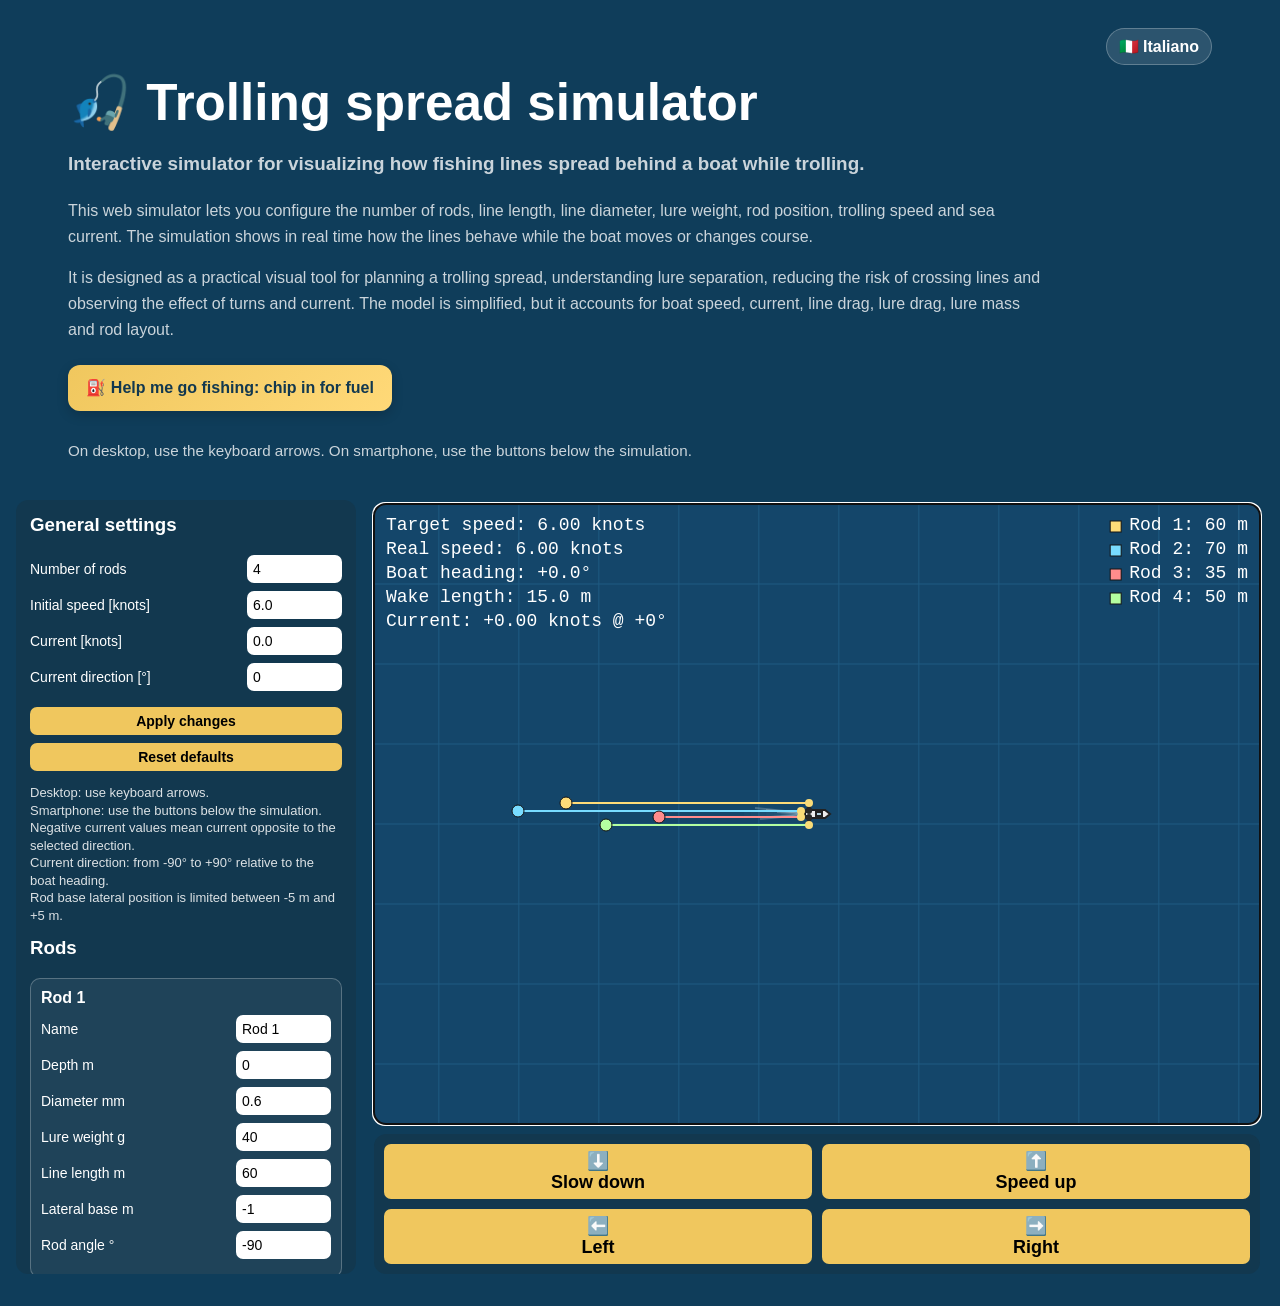
==== en/index.html @ 9b7d350a "Add all" ====
<!doctype html>
<html lang="en">
<head>
  <meta charset="utf-8">
  <meta name="viewport" content="width=device-width, initial-scale=1">
  <title>Trolling spread simulator - rods, lines, lures and sea current</title>
  <meta name="description" content="Interactive trolling spread simulator to visualize fishing lines, rods, lures, sea current, boat speed and turns. Useful for planning a trolling setup.">
  <link rel="canonical" href="https://fincardona.github.io/fishing_simulators/en/">
  <link rel="alternate" hreflang="x-default" href="https://fincardona.github.io/fishing_simulators/">
  <link rel="alternate" hreflang="en" href="https://fincardona.github.io/fishing_simulators/en/">
  <link rel="alternate" hreflang="it" href="https://fincardona.github.io/fishing_simulators/it/">
  <link rel="stylesheet" href="../assets/styles.css">
</head>

<body>
  <header class="page-header">
    <div class="topbar">
      <a class="language-link" href="../it/">🇮🇹 Italiano</a>
    </div>

    <h1>🎣 Trolling spread simulator</h1>

    <p class="lead">
      Interactive simulator for visualizing how fishing lines spread behind a boat while trolling.
    </p>

    <p>
      This web simulator lets you configure the number of rods, line length, line diameter,
      lure weight, rod position, trolling speed and sea current. The simulation shows in real time
      how the lines behave while the boat moves or changes course.
    </p>

    <p>
      It is designed as a practical visual tool for planning a trolling spread, understanding lure
      separation, reducing the risk of crossing lines and observing the effect of turns and current.
      The model is simplified, but it accounts for boat speed, current, line drag, lure drag,
      lure mass and rod layout.
    </p>

    <a class="button fuel" href="https://www.paypal.me/finc90" target="_blank" rel="noopener noreferrer">
      ⛽ Help me go fishing: chip in for fuel
    </a>

    <p class="note">
      On desktop, use the keyboard arrows. On smartphone, use the buttons below the simulation.
    </p>
  </header>

  <main class="sim-wrapper">
    <div class="container">
      <aside class="panel">
        <h3 data-i18n="general_settings"></h3>

        <div class="row">
          <label data-i18n="number_rods"></label>
          <input id="numRods" type="number" min="1" max="8" step="1" value="4">
        </div>

        <div class="row">
          <label data-i18n="initial_speed"></label>
          <input id="initialSpeed" type="number" min="0" max="12" step="0.1" value="6.0">
        </div>

        <div class="row">
          <label data-i18n="current_speed"></label>
          <input id="currentSpeed" type="number" min="-12" max="12" step="0.1" value="0.0">
        </div>

        <div class="row">
          <label data-i18n="current_direction"></label>
          <input id="currentDirection" type="number" min="-90" max="90" step="1" value="0">
        </div>

        <button type="button" onclick="loadChanges()" data-i18n="apply_changes"></button>
        <button type="button" onclick="resetToDefaults()" data-i18n="reset_defaults"></button>

        <p class="hint" data-i18n-html="hint"></p>

        <h3 data-i18n="rods"></h3>
        <div id="rodsPanel"></div>

        <button type="button" onclick="loadChanges()" data-i18n="apply_changes"></button>

        <p class="copyright">
          © 2026 Federico Incardona. All rights reserved.
        </p>
      </aside>

      <section class="sim-area">
        <canvas id="simCanvas" tabindex="0"></canvas>

        <div class="touch-controls">
          <button type="button" id="btnSlow">⬇️<br><span data-i18n="slow_down"></span></button>
          <button type="button" id="btnForward">⬆️<br><span data-i18n="speed_up"></span></button>
          <button type="button" id="btnLeft">⬅️<br><span data-i18n="left"></span></button>
          <button type="button" id="btnRight">➡️<br><span data-i18n="right"></span></button>
        </div>
      </section>
    </div>
  </main>

  <script>
    window.APP_LANG = "en";
  </script>
  <script src="../assets/simulator.js"></script>
</body>
</html>
---- assets/styles.css ----
:root {
    --sea-dark: #0f3d5a;
    --sea-mid: #154f73;
    --panel: #12384f;
    --gold: #f0c75e;
    --gold-light: #ffd978;
    --text: #ffffff;
    --muted: rgba(255,255,255,0.78);
  }
  
  * {
    box-sizing: border-box;
  }
  
  html,
  body {
    margin: 0;
    padding: 0;
    font-family: Arial, system-ui, sans-serif;
    background: var(--sea-dark);
    color: var(--text);
  }
  
  .page-header {
    max-width: 1180px;
    margin: 0 auto;
    padding: 28px 18px 14px;
  }
  
  .topbar {
    display: flex;
    justify-content: flex-end;
    margin-bottom: 10px;
  }
  
  .language-link {
    color: white;
    text-decoration: none;
    background: rgba(255,255,255,0.12);
    border: 1px solid rgba(255,255,255,0.25);
    border-radius: 999px;
    padding: 8px 12px;
    font-weight: 700;
  }
  
  .language-link:hover {
    background: rgba(255,255,255,0.20);
  }
  
  h1 {
    font-size: clamp(2rem, 4vw, 3.2rem);
    line-height: 1.08;
    margin: 0 0 14px;
  }
  
  .lead {
    font-size: 1.18rem;
    font-weight: 700;
    color: white;
  }
  
  .page-header p {
    max-width: 980px;
    line-height: 1.6;
    color: var(--muted);
  }
  
  .button {
    display: inline-block;
    border-radius: 12px;
    padding: 0.85rem 1.15rem;
    text-decoration: none;
    font-weight: 800;
  }
  
  .fuel,
  .primary {
    background: linear-gradient(135deg, var(--gold), var(--gold-light));
    color: #12384f;
    box-shadow: 0 4px 12px rgba(0,0,0,0.18);
    margin: 0.4rem 0 0.8rem;
  }
  
  .secondary {
    background: rgba(255,255,255,0.14);
    color: white;
    border: 1px solid rgba(255,255,255,0.25);
  }
  
  .note {
    font-size: 0.95rem;
  }
  
  .sim-wrapper {
    max-width: 1500px;
    margin: 0 auto;
    padding: 0 8px 24px;
  }
  
  .container {
    display: grid;
    grid-template-columns: 340px minmax(0, 1fr);
    gap: 14px;
    width: 100%;
    height: 790px;
    box-sizing: border-box;
    padding: 8px;
  }
  
  .panel {
    background: var(--panel);
    border-radius: 12px;
    padding: 14px;
    box-sizing: border-box;
    height: 100%;
    overflow-y: auto;
    overflow-x: hidden;
    -webkit-overflow-scrolling: touch;
  }
  
  .panel h3 {
    margin-top: 0;
  }
  
  .row {
    display: grid;
    grid-template-columns: minmax(0, 1fr) 95px;
    gap: 8px;
    align-items: center;
    margin-bottom: 8px;
    font-size: 14px;
  }
  
  input,
  button {
    border-radius: 7px;
    border: none;
    padding: 6px;
    font-size: 14px;
    box-sizing: border-box;
    max-width: 100%;
  }
  
  button {
    cursor: pointer;
    background: var(--gold);
    font-weight: bold;
    margin-top: 8px;
    width: 100%;
    touch-action: manipulation;
    user-select: none;
  }
  
  button:hover {
    background: var(--gold-light);
  }
  
  .rod-card {
    border: 1px solid rgba(255,255,255,0.25);
    border-radius: 10px;
    padding: 10px;
    margin-bottom: 10px;
    background: rgba(255,255,255,0.06);
  }
  
  .rod-card h4 {
    margin: 0 0 8px 0;
  }
  
  .sim-area {
    display: flex;
    flex-direction: column;
    gap: 10px;
    min-width: 0;
    height: 100%;
    overflow: hidden;
    box-sizing: border-box;
    padding: 4px;
  }
  
  canvas {
    background: var(--sea-mid);
    border-radius: 12px;
    width: 100%;
    height: 620px;
    flex: 0 0 620px;
    display: block;
    touch-action: pan-y;
    box-sizing: border-box;
  }
  
  .touch-controls {
    display: grid;
    grid-template-columns: 1fr 1fr;
    gap: 10px;
    background: var(--panel);
    border-radius: 12px;
    padding: 10px;
    box-sizing: border-box;
    flex: 0 0 auto;
  }
  
  .touch-controls button {
    min-height: 52px;
    font-size: 18px;
    margin-top: 0;
  }
  
  .touch-controls .active {
    background: #fff1a8;
    transform: scale(0.98);
  }
  
  .hint {
    font-size: 13px;
    opacity: 0.85;
    line-height: 1.35;
  }
  
  .copyright {
    margin-top: 14px;
    font-size: 12px;
    opacity: 0.65;
  }
  
  /* Landing page */
  .landing-body {
    min-height: 100vh;
    display: grid;
    place-items: center;
    padding: 18px;
    background: linear-gradient(135deg, #0f3d5a, #155f86);
  }
  
  .landing-card {
    max-width: 900px;
    background: rgba(255,255,255,0.08);
    border: 1px solid rgba(255,255,255,0.18);
    border-radius: 22px;
    padding: 34px;
    box-shadow: 0 20px 50px rgba(0,0,0,0.25);
  }
  
  .eyebrow {
    color: var(--gold-light);
    text-transform: uppercase;
    letter-spacing: 0.08em;
    font-weight: 800;
    font-size: 0.9rem;
  }
  
  .language-buttons {
    display: flex;
    flex-wrap: wrap;
    gap: 12px;
    margin: 26px 0;
  }
  
  footer {
    margin-top: 26px;
    opacity: 0.72;
    font-size: 0.9rem;
  }
  
  @media (max-width: 900px) {
    .page-header {
      padding-top: 18px;
    }
  
    .container {
      display: flex;
      flex-direction: column;
      gap: 6px;
      height: 790px;
      padding: 6px;
    }
  
    .panel {
      height: 285px;
      flex: 0 0 285px;
    }
  
    .sim-area {
      height: 487px;
      flex: 0 0 487px;
      padding: 4px;
      gap: 6px;
    }
  
    canvas {
      height: 360px;
      flex: 0 0 360px;
    }
  
    .touch-controls {
      gap: 6px;
      padding: 7px;
    }
  
    .touch-controls button {
      min-height: 38px;
      font-size: 14px;
    }
  }
  
  @media (max-width: 520px) {
    body {
      font-size: 14px;
    }
  
    .container {
      gap: 6px;
      height: 790px;
      padding: 6px;
    }
  
    .panel {
      height: 285px;
      flex: 0 0 285px;
      padding: 10px;
    }
  
    .sim-area {
      height: 487px;
      flex: 0 0 487px;
      gap: 6px;
    }
  
    canvas {
      height: 350px;
      flex: 0 0 350px;
    }
  
    .row {
      grid-template-columns: minmax(0, 1fr) 88px;
      font-size: 13px;
    }
  
    .touch-controls {
      gap: 6px;
      padding: 7px;
    }
  
    .touch-controls button {
      min-height: 36px;
      font-size: 13px;
    }
  }
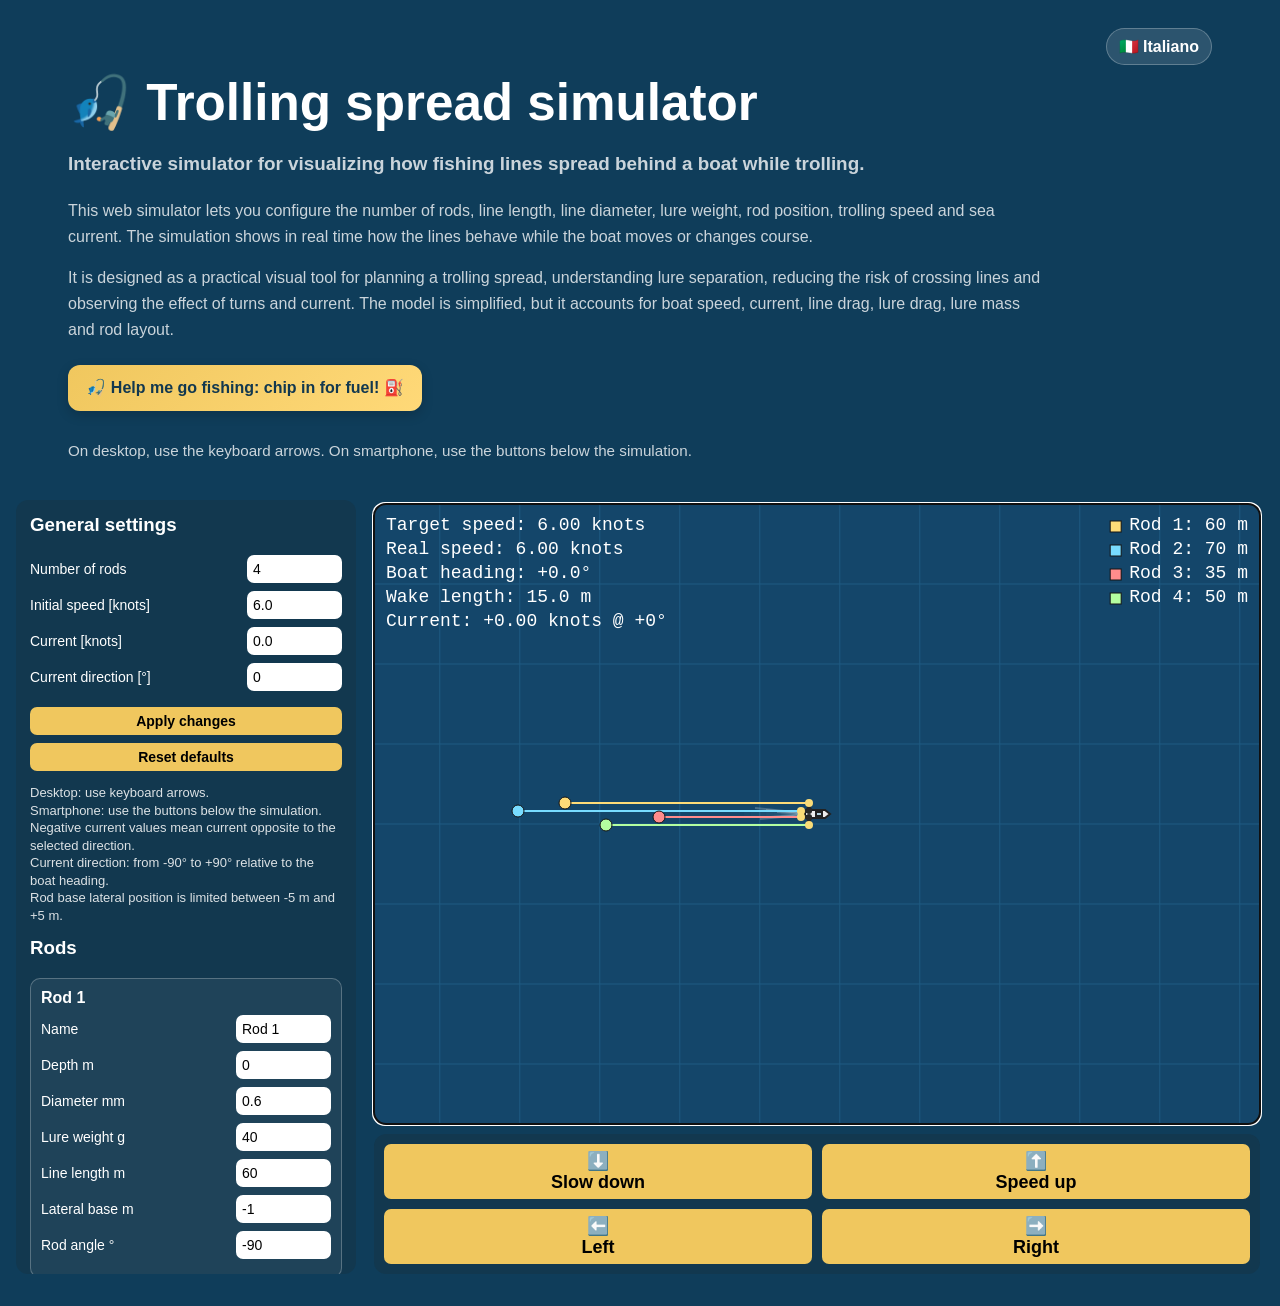
==== commit 3ebf5333: "Minor improvements" ====
--- a/en/index.html
+++ b/en/index.html
@@ -38,7 +38,7 @@
     </p>
 
     <a class="button fuel" href="https://www.paypal.me/finc90" target="_blank" rel="noopener noreferrer">
-      ⛽ Help me go fishing: chip in for fuel
+        🎣 Help me go fishing: chip in for fuel! ⛽
     </a>
 
     <p class="note">
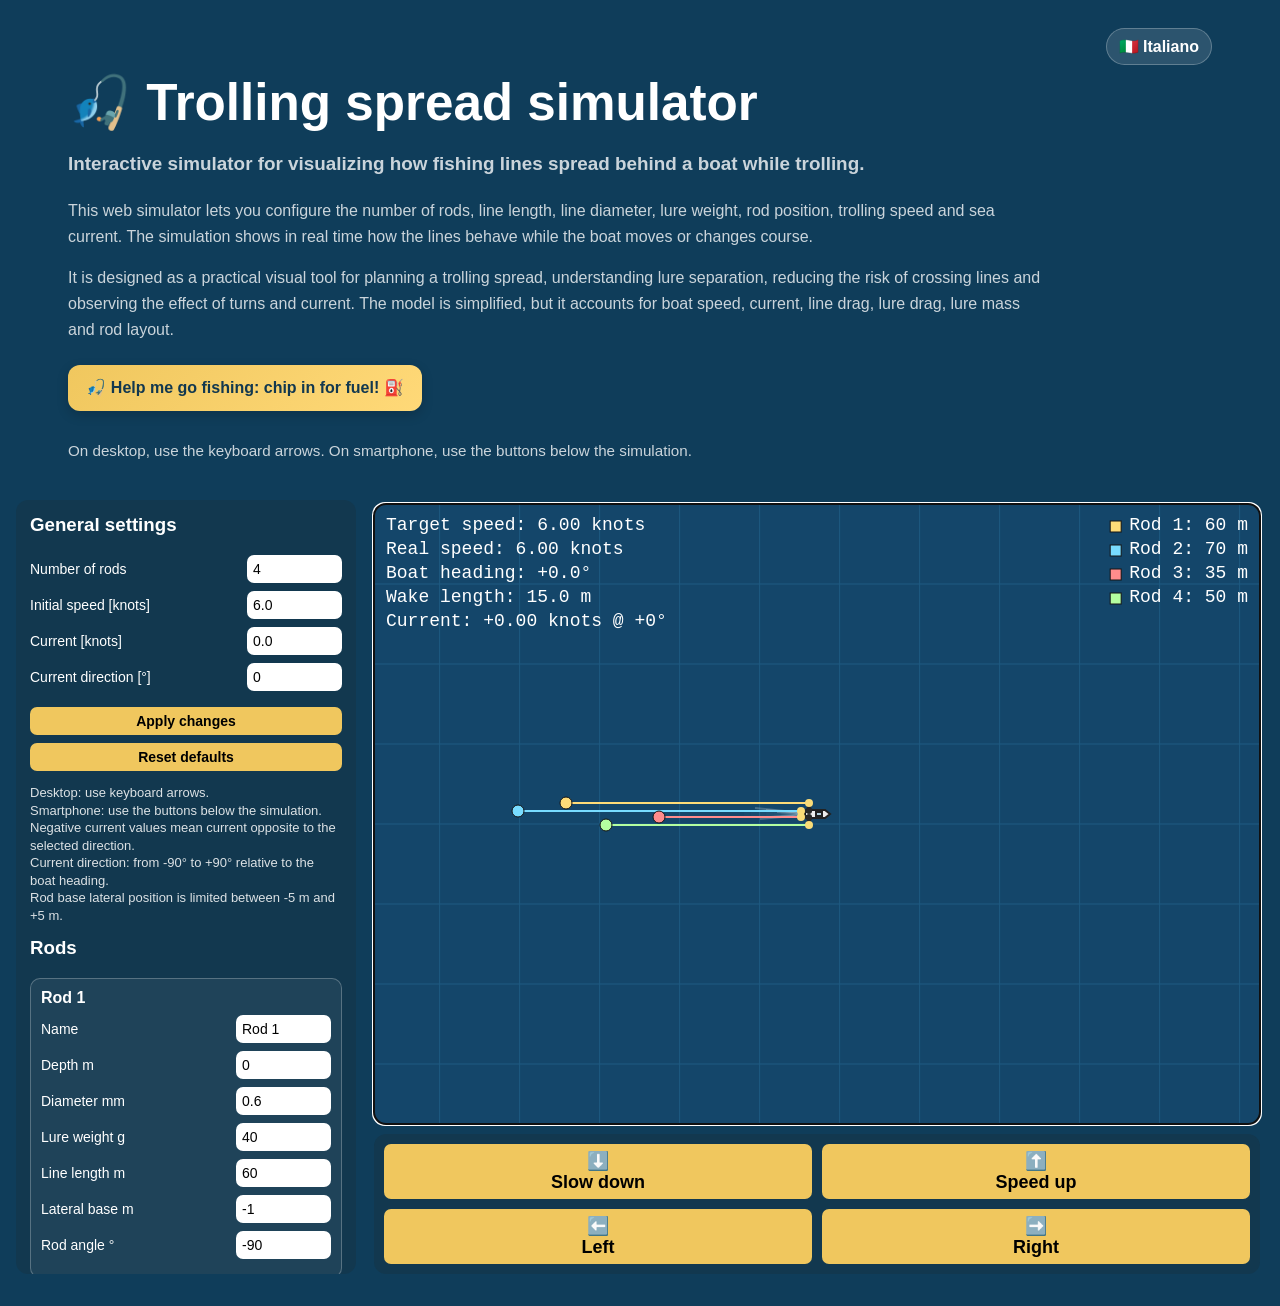
==== commit f2f6e06a: "Add privacy and cookies" ====
--- a/en/index.html
+++ b/en/index.html
@@ -82,7 +82,9 @@
         <button type="button" onclick="loadChanges()" data-i18n="apply_changes"></button>
 
         <p class="copyright">
-          © 2026 Federico Incardona. All rights reserved.
+            © 2026 Federico Incardona. All rights reserved.<br>
+            <a href="../privacy.html">Privacy Policy</a> ·
+            <a href="../cookie.html">Cookie Policy</a>
         </p>
       </aside>
 
--- a/assets/styles.css
+++ b/assets/styles.css
@@ -345,4 +345,24 @@
       min-height: 36px;
       font-size: 13px;
     }
+  }
+
+  .legal-page {
+    max-width: 900px;
+    margin: 0 auto;
+    padding: 42px 20px 64px;
+    line-height: 1.65;
+  }
+  
+  .legal-page h1 {
+    margin-bottom: 12px;
+  }
+  
+  .legal-page h2 {
+    margin-top: 30px;
+  }
+  
+  .legal-page a {
+    color: #ffd978;
+    font-weight: 700;
   }
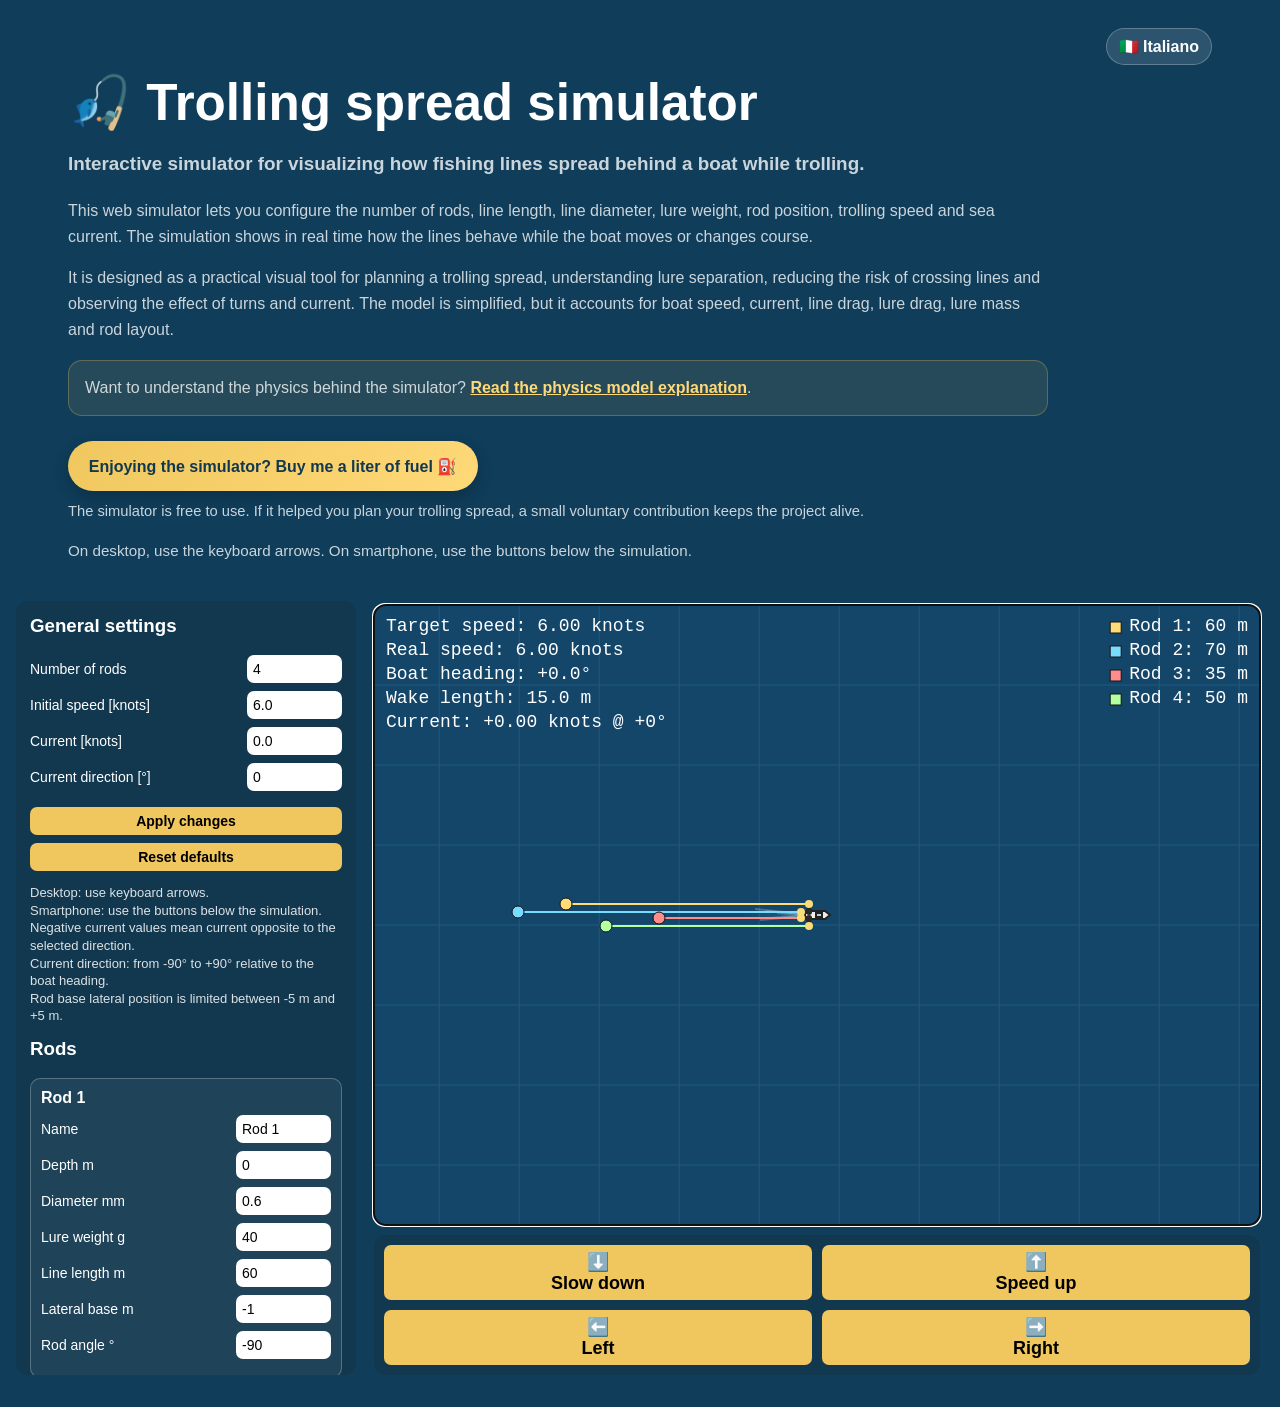
==== commit a2bee96e: "Add physics" ====
--- a/en/index.html
+++ b/en/index.html
@@ -37,9 +37,18 @@
       lure mass and rod layout.
     </p>
 
+    <p class="deep-link">
+      Want to understand the physics behind the simulator?
+      <a href="./physics.html">Read the physics model explanation</a>.
+    </p>
+
     <a class="button fuel" href="https://www.paypal.me/finc90" target="_blank" rel="noopener noreferrer">
-        🎣 Help me go fishing: chip in for fuel! ⛽
+        Enjoying the simulator? Buy me a liter of fuel ⛽
     </a>
+
+    <p class="support-note">
+      The simulator is free to use. If it helped you plan your trolling spread, a small voluntary contribution keeps the project alive.
+    </p>
 
     <p class="note">
       On desktop, use the keyboard arrows. On smartphone, use the buttons below the simulation.
--- a/assets/styles.css
+++ b/assets/styles.css
@@ -1,368 +1,480 @@
 :root {
-    --sea-dark: #0f3d5a;
-    --sea-mid: #154f73;
-    --panel: #12384f;
-    --gold: #f0c75e;
-    --gold-light: #ffd978;
-    --text: #ffffff;
-    --muted: rgba(255,255,255,0.78);
-  }
-  
-  * {
-    box-sizing: border-box;
-  }
-  
-  html,
-  body {
-    margin: 0;
-    padding: 0;
-    font-family: Arial, system-ui, sans-serif;
-    background: var(--sea-dark);
-    color: var(--text);
-  }
-  
+  --sea-dark: #0f3d5a;
+  --sea-mid: #154f73;
+  --panel: #12384f;
+  --gold: #f0c75e;
+  --gold-light: #ffd978;
+  --text: #ffffff;
+  --muted: rgba(255, 255, 255, 0.78);
+}
+
+* {
+  box-sizing: border-box;
+}
+
+html,
+body {
+  margin: 0;
+  padding: 0;
+  font-family: Arial, system-ui, sans-serif;
+  background: var(--sea-dark);
+  color: var(--text);
+}
+
+.page-header {
+  max-width: 1180px;
+  margin: 0 auto;
+  padding: 28px 18px 14px;
+}
+
+.topbar {
+  display: flex;
+  justify-content: flex-end;
+  margin-bottom: 10px;
+}
+
+.language-link {
+  color: white;
+  text-decoration: none;
+  background: rgba(255, 255, 255, 0.12);
+  border: 1px solid rgba(255, 255, 255, 0.25);
+  border-radius: 999px;
+  padding: 8px 12px;
+  font-weight: 700;
+}
+
+.language-link:hover {
+  background: rgba(255, 255, 255, 0.20);
+}
+
+h1 {
+  font-size: clamp(2rem, 4vw, 3.2rem);
+  line-height: 1.08;
+  margin: 0 0 14px;
+}
+
+.lead {
+  font-size: 1.18rem;
+  font-weight: 700;
+  color: white;
+}
+
+.page-header p {
+  max-width: 980px;
+  line-height: 1.6;
+  color: var(--muted);
+}
+
+.button {
+  display: inline-block;
+  border-radius: 12px;
+  padding: 0.85rem 1.15rem;
+  text-decoration: none;
+  font-weight: 800;
+}
+
+.primary {
+  background: linear-gradient(135deg, var(--gold), var(--gold-light));
+  color: #12384f;
+  box-shadow: 0 4px 12px rgba(0, 0, 0, 0.18);
+  margin: 0.4rem 0 0.8rem;
+}
+
+.secondary {
+  background: rgba(255, 255, 255, 0.14);
+  color: white;
+  border: 1px solid rgba(255, 255, 255, 0.25);
+}
+
+/* Pulsanti lingua simmetrici nella landing page */
+.language-choice {
+  background: linear-gradient(135deg, var(--gold), var(--gold-light));
+  color: #12384f;
+  box-shadow: 0 4px 12px rgba(0, 0, 0, 0.18);
+  margin: 0.4rem 0 0.8rem;
+  min-width: 150px;
+  text-align: center;
+}
+
+.language-choice:hover {
+  transform: translateY(-1px);
+  filter: brightness(1.04);
+}
+
+/* Bottone supporto / PayPal */
+.fuel {
+  display: inline-flex;
+  align-items: center;
+  justify-content: center;
+  gap: 0.45rem;
+  background: linear-gradient(135deg, var(--gold), var(--gold-light));
+  color: #12384f;
+  box-shadow: 0 6px 16px rgba(0, 0, 0, 0.22);
+  margin: 0.6rem 0 0.25rem;
+  border-radius: 999px;
+  padding: 0.95rem 1.3rem;
+  font-weight: 900;
+  text-decoration: none;
+  transition: transform 0.15s ease, filter 0.15s ease, box-shadow 0.15s ease;
+}
+
+.fuel:hover {
+  transform: translateY(-2px);
+  filter: brightness(1.04);
+  box-shadow: 0 8px 20px rgba(0, 0, 0, 0.26);
+}
+
+.support-note {
+  margin-top: 0.35rem;
+  font-size: 0.92rem;
+  color: rgba(255, 255, 255, 0.72);
+  max-width: 680px;
+}
+
+.note {
+  font-size: 0.95rem;
+}
+
+.deep-link {
+  margin-top: 18px;
+  padding: 14px 16px;
+  border-radius: 14px;
+  background: rgba(240, 199, 94, 0.10);
+  border: 1px solid rgba(240, 199, 94, 0.28);
+}
+
+.deep-link a {
+  color: var(--gold-light);
+  font-weight: 800;
+}
+
+.sim-wrapper {
+  max-width: 1500px;
+  margin: 0 auto;
+  padding: 0 8px 24px;
+}
+
+.container {
+  display: grid;
+  grid-template-columns: 340px minmax(0, 1fr);
+  gap: 14px;
+  width: 100%;
+  height: 790px;
+  box-sizing: border-box;
+  padding: 8px;
+}
+
+.panel {
+  background: var(--panel);
+  border-radius: 12px;
+  padding: 14px;
+  box-sizing: border-box;
+  height: 100%;
+  overflow-y: auto;
+  overflow-x: hidden;
+  -webkit-overflow-scrolling: touch;
+}
+
+.panel h3 {
+  margin-top: 0;
+}
+
+.row {
+  display: grid;
+  grid-template-columns: minmax(0, 1fr) 95px;
+  gap: 8px;
+  align-items: center;
+  margin-bottom: 8px;
+  font-size: 14px;
+}
+
+input,
+button {
+  border-radius: 7px;
+  border: none;
+  padding: 6px;
+  font-size: 14px;
+  box-sizing: border-box;
+  max-width: 100%;
+}
+
+button {
+  cursor: pointer;
+  background: var(--gold);
+  font-weight: bold;
+  margin-top: 8px;
+  width: 100%;
+  touch-action: manipulation;
+  user-select: none;
+}
+
+button:hover {
+  background: var(--gold-light);
+}
+
+.rod-card {
+  border: 1px solid rgba(255, 255, 255, 0.25);
+  border-radius: 10px;
+  padding: 10px;
+  margin-bottom: 10px;
+  background: rgba(255, 255, 255, 0.06);
+}
+
+.rod-card h4 {
+  margin: 0 0 8px 0;
+}
+
+.sim-area {
+  display: flex;
+  flex-direction: column;
+  gap: 10px;
+  min-width: 0;
+  height: 100%;
+  overflow: hidden;
+  box-sizing: border-box;
+  padding: 4px;
+}
+
+canvas {
+  background: var(--sea-mid);
+  border-radius: 12px;
+  width: 100%;
+  height: 620px;
+  flex: 0 0 620px;
+  display: block;
+  touch-action: pan-y;
+  box-sizing: border-box;
+}
+
+.touch-controls {
+  display: grid;
+  grid-template-columns: 1fr 1fr;
+  gap: 10px;
+  background: var(--panel);
+  border-radius: 12px;
+  padding: 10px;
+  box-sizing: border-box;
+  flex: 0 0 auto;
+}
+
+.touch-controls button {
+  min-height: 52px;
+  font-size: 18px;
+  margin-top: 0;
+}
+
+.touch-controls .active {
+  background: #fff1a8;
+  transform: scale(0.98);
+}
+
+.hint {
+  font-size: 13px;
+  opacity: 0.85;
+  line-height: 1.35;
+}
+
+.copyright {
+  margin-top: 14px;
+  font-size: 12px;
+  opacity: 0.65;
+}
+
+.copyright a {
+  color: var(--gold-light);
+  font-weight: 700;
+}
+
+/* Landing page */
+
+.landing-body {
+  min-height: 100vh;
+  display: grid;
+  place-items: center;
+  padding: 18px;
+  background: linear-gradient(135deg, #0f3d5a, #155f86);
+}
+
+.landing-card {
+  max-width: 900px;
+  background: rgba(255, 255, 255, 0.08);
+  border: 1px solid rgba(255, 255, 255, 0.18);
+  border-radius: 22px;
+  padding: 34px;
+  box-shadow: 0 20px 50px rgba(0, 0, 0, 0.25);
+}
+
+.eyebrow {
+  color: var(--gold-light);
+  text-transform: uppercase;
+  letter-spacing: 0.08em;
+  font-weight: 800;
+  font-size: 0.9rem;
+}
+
+.language-buttons {
+  display: flex;
+  flex-wrap: wrap;
+  gap: 12px;
+  margin: 26px 0;
+}
+
+footer {
+  margin-top: 26px;
+  opacity: 0.72;
+  font-size: 0.9rem;
+}
+
+footer a {
+  color: var(--gold-light);
+  font-weight: 700;
+}
+
+/* Legal pages and physics pages */
+
+.legal-page {
+  max-width: 920px;
+  margin: 0 auto;
+  padding: 42px 20px 64px;
+  line-height: 1.65;
+}
+
+.legal-page h1 {
+  margin-bottom: 12px;
+}
+
+.legal-page h2 {
+  margin-top: 30px;
+  color: var(--gold-light);
+}
+
+.legal-page a {
+  color: var(--gold-light);
+  font-weight: 700;
+}
+
+.legal-page p,
+.legal-page li {
+  color: rgba(255, 255, 255, 0.86);
+}
+
+.formula {
+  overflow-x: auto;
+  margin: 18px 0;
+  padding: 16px;
+  border-radius: 14px;
+  background: rgba(0, 0, 0, 0.20);
+  border: 1px solid rgba(255, 255, 255, 0.14);
+  font-family: "Times New Roman", Georgia, serif;
+  font-size: 1.25rem;
+  color: #ffffff;
+  white-space: nowrap;
+}
+
+.legal-page .formula code {
+  color: #ffffff;
+}
+
+.back-link {
+  margin-top: 34px;
+}
+
+/* Responsive layout */
+
+@media (max-width: 900px) {
   .page-header {
-    max-width: 1180px;
-    margin: 0 auto;
-    padding: 28px 18px 14px;
-  }
-  
-  .topbar {
-    display: flex;
-    justify-content: flex-end;
-    margin-bottom: 10px;
-  }
-  
-  .language-link {
-    color: white;
-    text-decoration: none;
-    background: rgba(255,255,255,0.12);
-    border: 1px solid rgba(255,255,255,0.25);
-    border-radius: 999px;
-    padding: 8px 12px;
-    font-weight: 700;
-  }
-  
-  .language-link:hover {
-    background: rgba(255,255,255,0.20);
-  }
-  
-  h1 {
-    font-size: clamp(2rem, 4vw, 3.2rem);
-    line-height: 1.08;
-    margin: 0 0 14px;
-  }
-  
-  .lead {
-    font-size: 1.18rem;
-    font-weight: 700;
-    color: white;
-  }
-  
-  .page-header p {
-    max-width: 980px;
-    line-height: 1.6;
-    color: var(--muted);
-  }
-  
-  .button {
-    display: inline-block;
-    border-radius: 12px;
-    padding: 0.85rem 1.15rem;
-    text-decoration: none;
-    font-weight: 800;
-  }
-  
-  .fuel,
-  .primary {
-    background: linear-gradient(135deg, var(--gold), var(--gold-light));
-    color: #12384f;
-    box-shadow: 0 4px 12px rgba(0,0,0,0.18);
-    margin: 0.4rem 0 0.8rem;
-  }
-  
-  .secondary {
-    background: rgba(255,255,255,0.14);
-    color: white;
-    border: 1px solid rgba(255,255,255,0.25);
-  }
-  
-  .note {
-    font-size: 0.95rem;
-  }
-  
-  .sim-wrapper {
-    max-width: 1500px;
-    margin: 0 auto;
-    padding: 0 8px 24px;
-  }
-  
+    padding-top: 18px;
+  }
+
   .container {
-    display: grid;
-    grid-template-columns: 340px minmax(0, 1fr);
-    gap: 14px;
-    width: 100%;
-    height: 790px;
-    box-sizing: border-box;
-    padding: 8px;
-  }
-  
-  .panel {
-    background: var(--panel);
-    border-radius: 12px;
-    padding: 14px;
-    box-sizing: border-box;
-    height: 100%;
-    overflow-y: auto;
-    overflow-x: hidden;
-    -webkit-overflow-scrolling: touch;
-  }
-  
-  .panel h3 {
-    margin-top: 0;
-  }
-  
-  .row {
-    display: grid;
-    grid-template-columns: minmax(0, 1fr) 95px;
-    gap: 8px;
-    align-items: center;
-    margin-bottom: 8px;
-    font-size: 14px;
-  }
-  
-  input,
-  button {
-    border-radius: 7px;
-    border: none;
-    padding: 6px;
-    font-size: 14px;
-    box-sizing: border-box;
-    max-width: 100%;
-  }
-  
-  button {
-    cursor: pointer;
-    background: var(--gold);
-    font-weight: bold;
-    margin-top: 8px;
-    width: 100%;
-    touch-action: manipulation;
-    user-select: none;
-  }
-  
-  button:hover {
-    background: var(--gold-light);
-  }
-  
-  .rod-card {
-    border: 1px solid rgba(255,255,255,0.25);
-    border-radius: 10px;
-    padding: 10px;
-    margin-bottom: 10px;
-    background: rgba(255,255,255,0.06);
-  }
-  
-  .rod-card h4 {
-    margin: 0 0 8px 0;
-  }
-  
-  .sim-area {
     display: flex;
     flex-direction: column;
-    gap: 10px;
-    min-width: 0;
-    height: 100%;
-    overflow: hidden;
-    box-sizing: border-box;
+    gap: 6px;
+    height: 790px;
+    padding: 6px;
+  }
+
+  .panel {
+    height: 285px;
+    flex: 0 0 285px;
+  }
+
+  .sim-area {
+    height: 487px;
+    flex: 0 0 487px;
     padding: 4px;
-  }
-  
+    gap: 6px;
+  }
+
   canvas {
-    background: var(--sea-mid);
-    border-radius: 12px;
+    height: 360px;
+    flex: 0 0 360px;
+  }
+
+  .touch-controls {
+    gap: 6px;
+    padding: 7px;
+  }
+
+  .touch-controls button {
+    min-height: 38px;
+    font-size: 14px;
+  }
+}
+
+@media (max-width: 520px) {
+  body {
+    font-size: 14px;
+  }
+
+  .container {
+    gap: 6px;
+    height: 790px;
+    padding: 6px;
+  }
+
+  .panel {
+    height: 285px;
+    flex: 0 0 285px;
+    padding: 10px;
+  }
+
+  .sim-area {
+    height: 487px;
+    flex: 0 0 487px;
+    gap: 6px;
+  }
+
+  canvas {
+    height: 350px;
+    flex: 0 0 350px;
+  }
+
+  .row {
+    grid-template-columns: minmax(0, 1fr) 88px;
+    font-size: 13px;
+  }
+
+  .touch-controls {
+    gap: 6px;
+    padding: 7px;
+  }
+
+  .touch-controls button {
+    min-height: 36px;
+    font-size: 13px;
+  }
+
+  .fuel {
     width: 100%;
-    height: 620px;
-    flex: 0 0 620px;
-    display: block;
-    touch-action: pan-y;
-    box-sizing: border-box;
-  }
-  
-  .touch-controls {
-    display: grid;
-    grid-template-columns: 1fr 1fr;
-    gap: 10px;
-    background: var(--panel);
-    border-radius: 12px;
-    padding: 10px;
-    box-sizing: border-box;
-    flex: 0 0 auto;
-  }
-  
-  .touch-controls button {
-    min-height: 52px;
-    font-size: 18px;
-    margin-top: 0;
-  }
-  
-  .touch-controls .active {
-    background: #fff1a8;
-    transform: scale(0.98);
-  }
-  
-  .hint {
-    font-size: 13px;
-    opacity: 0.85;
-    line-height: 1.35;
-  }
-  
-  .copyright {
-    margin-top: 14px;
-    font-size: 12px;
-    opacity: 0.65;
-  }
-  
-  /* Landing page */
-  .landing-body {
-    min-height: 100vh;
-    display: grid;
-    place-items: center;
-    padding: 18px;
-    background: linear-gradient(135deg, #0f3d5a, #155f86);
-  }
-  
-  .landing-card {
-    max-width: 900px;
-    background: rgba(255,255,255,0.08);
-    border: 1px solid rgba(255,255,255,0.18);
-    border-radius: 22px;
-    padding: 34px;
-    box-shadow: 0 20px 50px rgba(0,0,0,0.25);
-  }
-  
-  .eyebrow {
-    color: var(--gold-light);
-    text-transform: uppercase;
-    letter-spacing: 0.08em;
-    font-weight: 800;
-    font-size: 0.9rem;
-  }
-  
-  .language-buttons {
-    display: flex;
-    flex-wrap: wrap;
-    gap: 12px;
-    margin: 26px 0;
-  }
-  
-  footer {
-    margin-top: 26px;
-    opacity: 0.72;
-    font-size: 0.9rem;
-  }
-  
-  @media (max-width: 900px) {
-    .page-header {
-      padding-top: 18px;
-    }
-  
-    .container {
-      display: flex;
-      flex-direction: column;
-      gap: 6px;
-      height: 790px;
-      padding: 6px;
-    }
-  
-    .panel {
-      height: 285px;
-      flex: 0 0 285px;
-    }
-  
-    .sim-area {
-      height: 487px;
-      flex: 0 0 487px;
-      padding: 4px;
-      gap: 6px;
-    }
-  
-    canvas {
-      height: 360px;
-      flex: 0 0 360px;
-    }
-  
-    .touch-controls {
-      gap: 6px;
-      padding: 7px;
-    }
-  
-    .touch-controls button {
-      min-height: 38px;
-      font-size: 14px;
-    }
-  }
-  
-  @media (max-width: 520px) {
-    body {
-      font-size: 14px;
-    }
-  
-    .container {
-      gap: 6px;
-      height: 790px;
-      padding: 6px;
-    }
-  
-    .panel {
-      height: 285px;
-      flex: 0 0 285px;
-      padding: 10px;
-    }
-  
-    .sim-area {
-      height: 487px;
-      flex: 0 0 487px;
-      gap: 6px;
-    }
-  
-    canvas {
-      height: 350px;
-      flex: 0 0 350px;
-    }
-  
-    .row {
-      grid-template-columns: minmax(0, 1fr) 88px;
-      font-size: 13px;
-    }
-  
-    .touch-controls {
-      gap: 6px;
-      padding: 7px;
-    }
-  
-    .touch-controls button {
-      min-height: 36px;
-      font-size: 13px;
-    }
-  }
-
-  .legal-page {
-    max-width: 900px;
-    margin: 0 auto;
-    padding: 42px 20px 64px;
-    line-height: 1.65;
-  }
-  
-  .legal-page h1 {
-    margin-bottom: 12px;
-  }
-  
-  .legal-page h2 {
-    margin-top: 30px;
-  }
-  
-  .legal-page a {
-    color: #ffd978;
-    font-weight: 700;
-  }+    text-align: center;
+  }
+
+  .language-choice {
+    width: 100%;
+  }
+
+  .formula {
+    font-size: 1.05rem;
+  }
+}
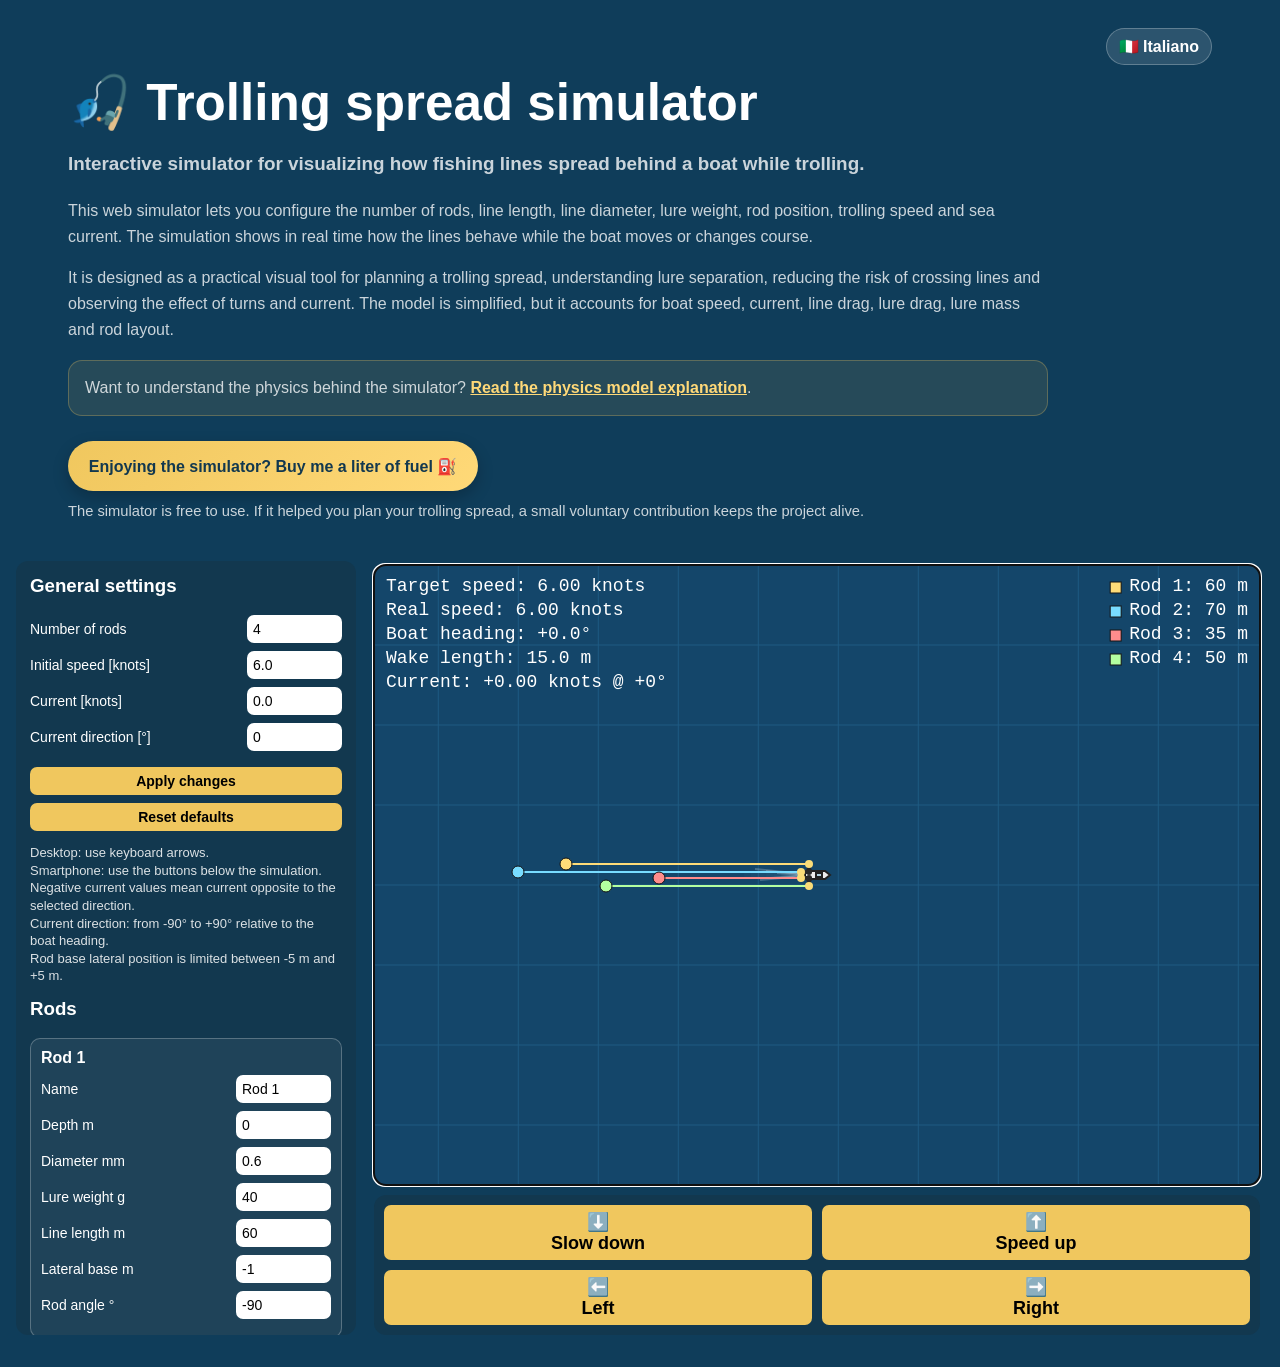
==== commit 4d8684f2: "Minor impr" ====
--- a/en/index.html
+++ b/en/index.html
@@ -50,9 +50,6 @@
       The simulator is free to use. If it helped you plan your trolling spread, a small voluntary contribution keeps the project alive.
     </p>
 
-    <p class="note">
-      On desktop, use the keyboard arrows. On smartphone, use the buttons below the simulation.
-    </p>
   </header>
 
   <main class="sim-wrapper">
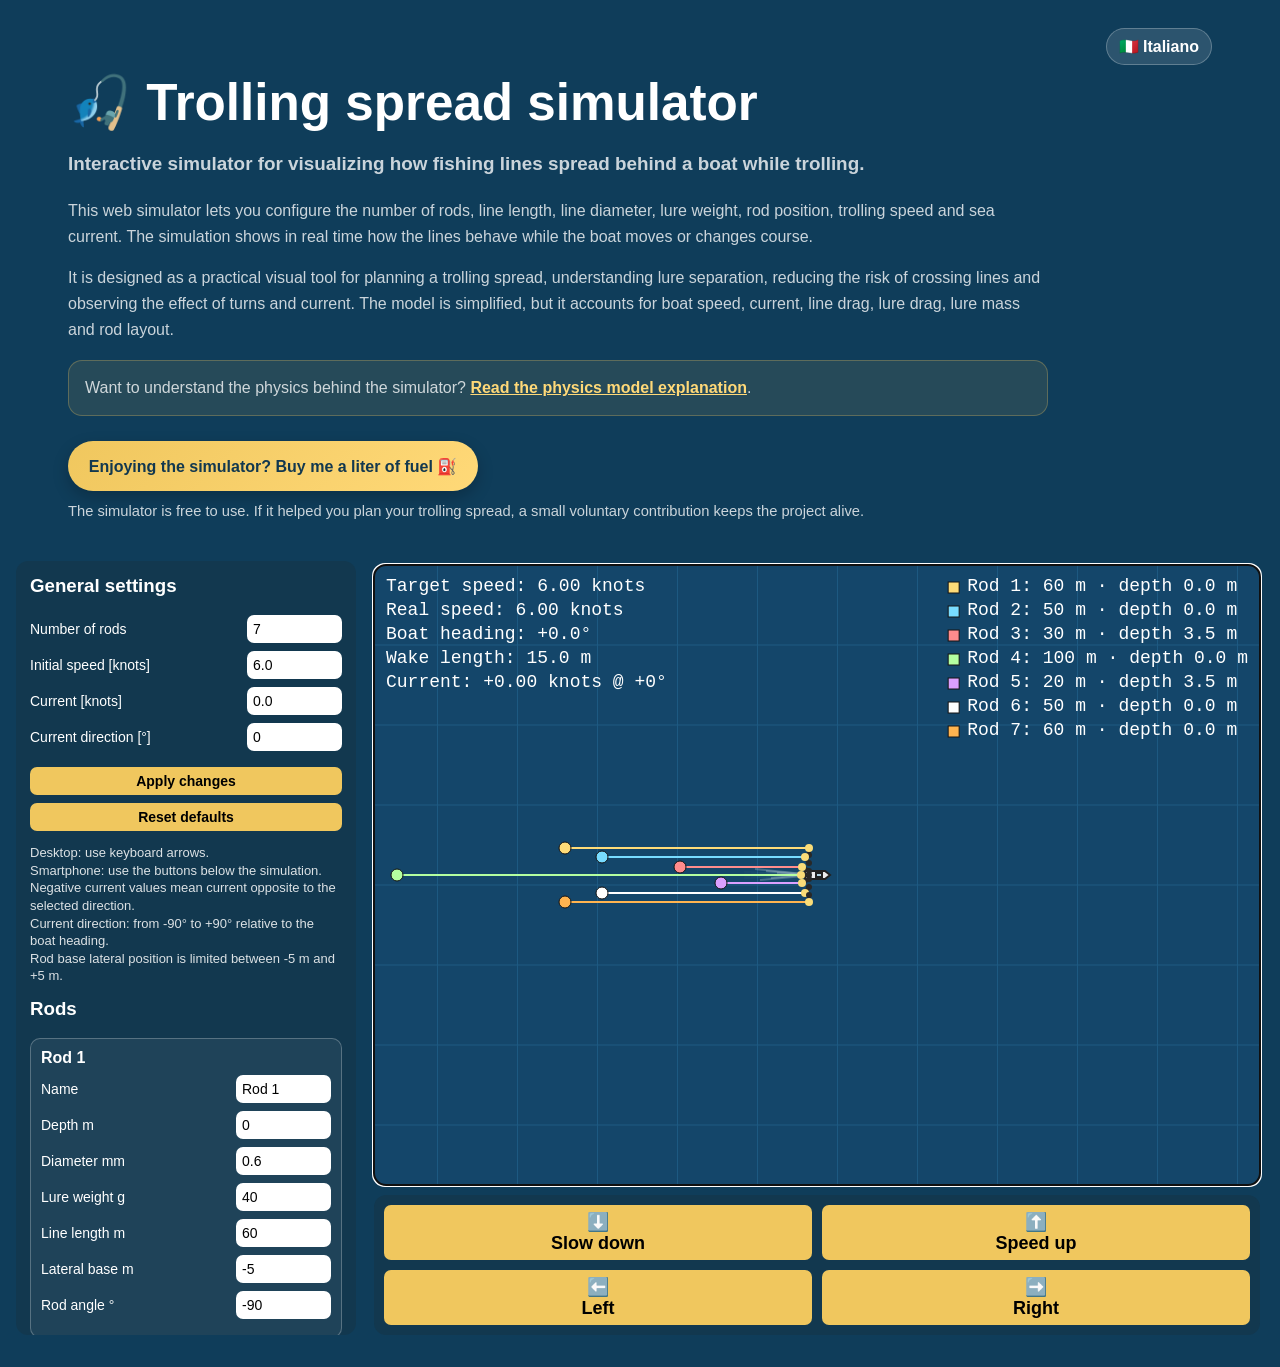
==== commit 961d1f5b: "Set good defaults" ====
--- a/en/index.html
+++ b/en/index.html
@@ -59,7 +59,7 @@
 
         <div class="row">
           <label data-i18n="number_rods"></label>
-          <input id="numRods" type="number" min="1" max="8" step="1" value="4">
+          <input id="numRods" type="number" min="1" max="8" step="1" value="7">
         </div>
 
         <div class="row">
